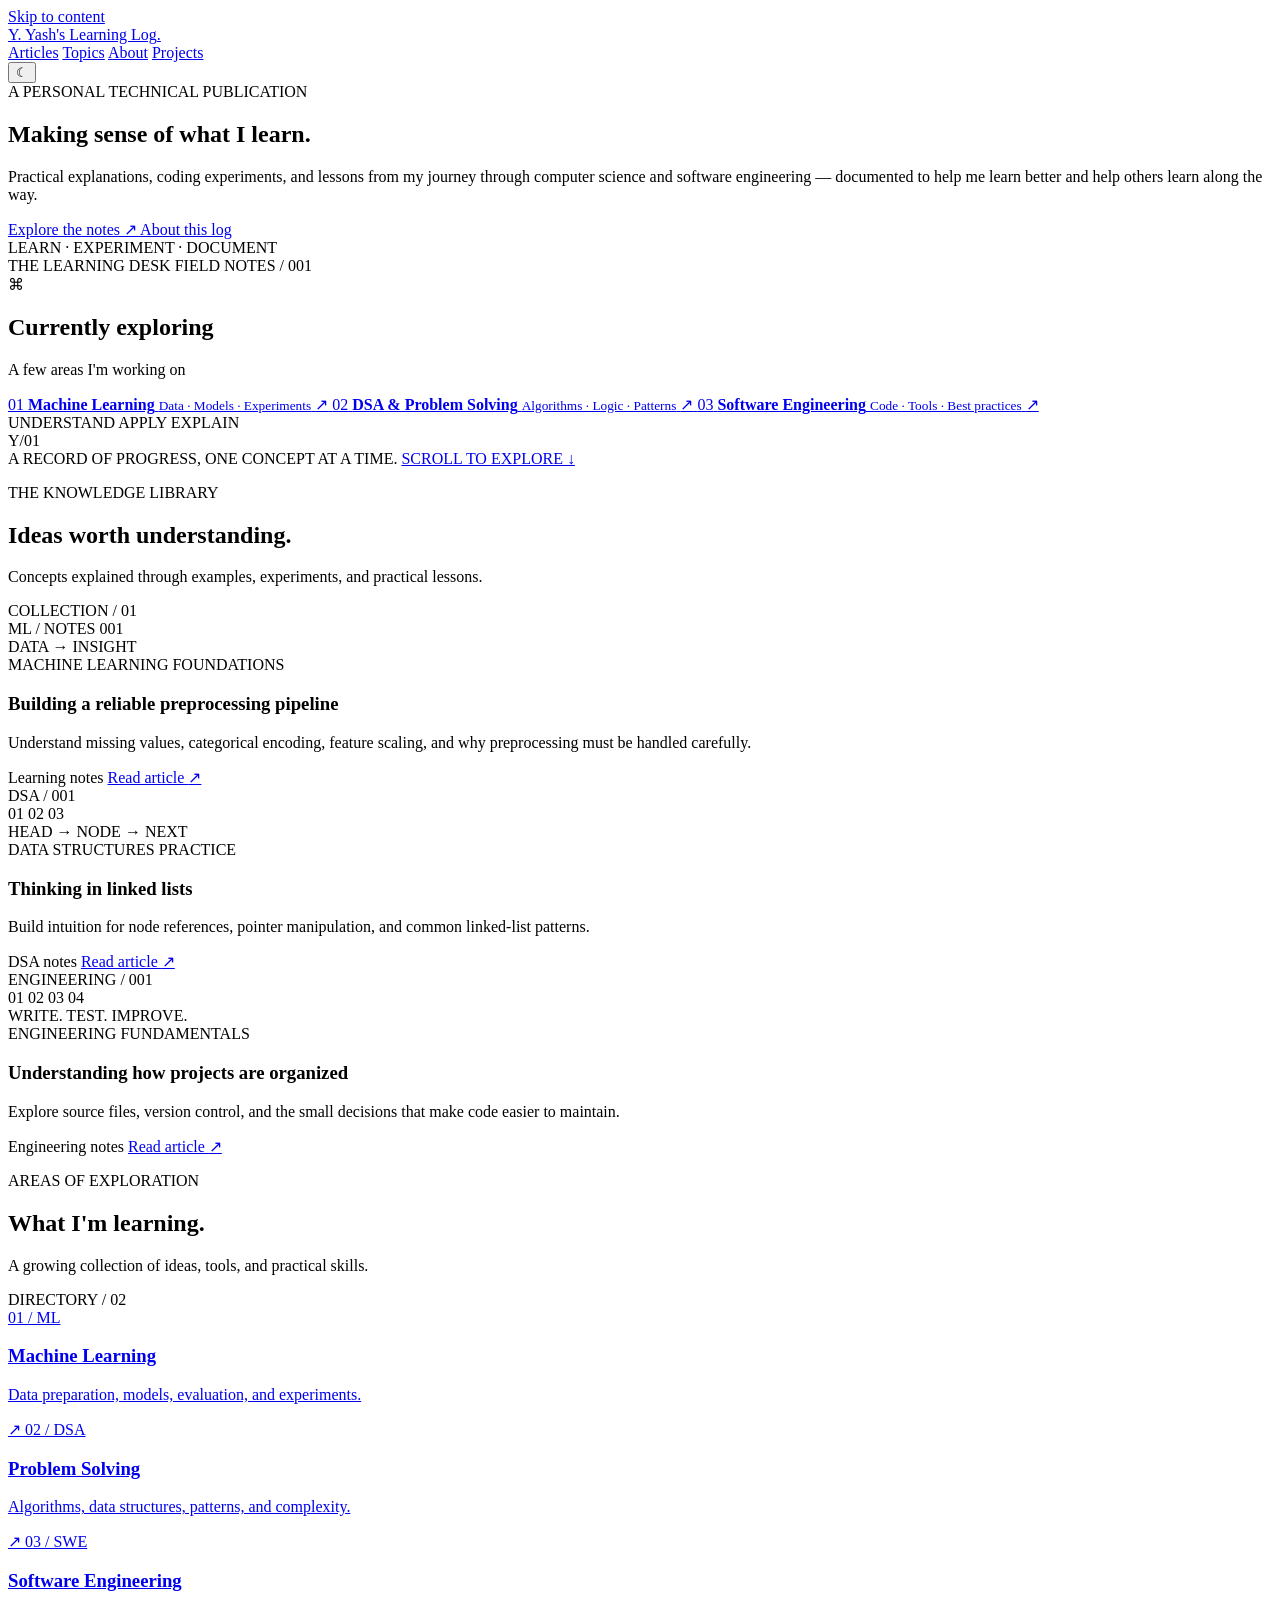
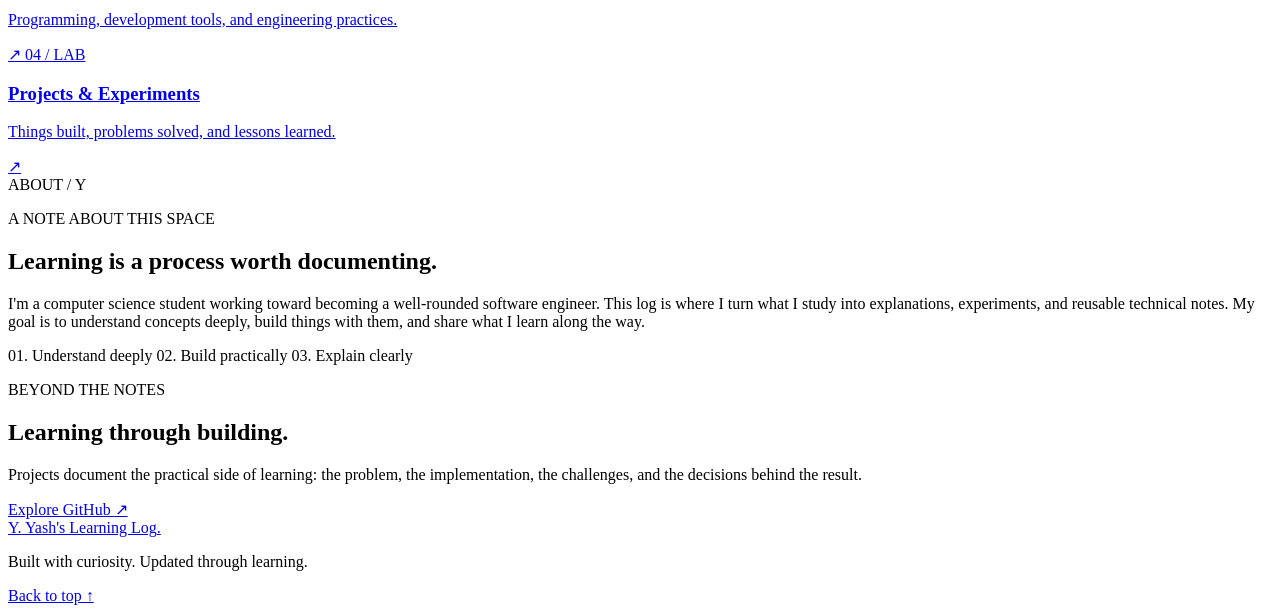
==== index.html @ b06356b1 "Add blog homepage" ====
<!DOCTYPE html>
<html lang="en">
<head>
  <meta charset="UTF-8">
  <meta name="viewport" content="width=device-width, initial-scale=1.0">

  <meta
    name="description"
    content="Yash's Learning Log — practical technical explanations, coding experiments, and lessons from a journey through computer science and software engineering."
  >

  <meta name="theme-color" content="#F7F9FD">

  <title>Yash's Learning Log — Technical Notes & Tutorials</title>

  <!-- Link preview when shared on LinkedIn / WhatsApp / X.
       After deploying, change the URL below to your real site address. -->
  <meta property="og:type" content="website">
  <meta property="og:title" content="Yash's Learning Log">
  <meta property="og:description" content="Weekly technical notes: machine learning, DSA and software engineering, explained as I learn them.">
  <meta property="og:url" content="https://YOUR-SITE-URL-HERE/">
  <meta name="twitter:card" content="summary">

  <!-- Simple favicon (no extra file needed) -->
  <link rel="icon" href="data:image/svg+xml,%3Csvg xmlns='http://www.w3.org/2000/svg' viewBox='0 0 64 64'%3E%3Crect width='64' height='64' rx='14' fill='%234D73B2'/%3E%3Ctext x='32' y='44' font-family='Arial' font-size='34' font-weight='bold' text-anchor='middle' fill='white'%3EY.%3C/text%3E%3C/svg%3E">

  <!-- Apply saved/system theme before the page paints, so dark mode never flashes white -->
  <script>
    (function () {
      try {
        var saved = localStorage.getItem("learning-log-theme");
        var dark = saved ? saved === "dark"
          : window.matchMedia("(prefers-color-scheme: dark)").matches;
        if (dark) document.documentElement.dataset.theme = "dark";
      } catch (e) {}
    })();
  </script>

  <link rel="stylesheet" href="./style.css">
  <script src="./script.js" defer></script>
</head>

<body>
  <a class="skip-link" href="#articles">Skip to content</a>

  <!-- Navigation -->
 
<header class="site-header">
  <nav class="navbar container" aria-label="Main navigation">
    <a class="brand" href="#home">
      <span class="brand-mark" aria-hidden="true">Y.</span>
      <span>Yash's Learning Log<span class="brand-period">.</span></span>
    </a>

    <div class="nav-links">
      <a href="#articles">Articles</a>
      <a href="#topics">Topics</a>
      <a href="#about">About</a>
      <a href="#projects">Projects</a>
    </div>

    <button
      class="theme-toggle"
      id="theme-toggle"
      type="button"
      aria-label="Toggle color theme"
      aria-pressed="false"
      title="Toggle color theme"
    >
      <span id="theme-icon" aria-hidden="true">☾</span>
    </button>
  </nav>
</header>


  <main>
    <!-- Hero -->
    <section class="hero container" id="home">
      <div class="hero-layout">
        <div class="hero-content">
          <div class="eyebrow">
            <span class="eyebrow-dot"></span>
            A PERSONAL TECHNICAL PUBLICATION
          </div>

          <h1>
            Making sense of
            <span>what I learn.</span>
          </h1>

          <p class="hero-description">
            Practical explanations, coding experiments, and lessons
            from my journey through computer science and software
            engineering — documented to help me learn better and
            help others learn along the way.
          </p>

          <div class="hero-actions">
            <a class="button button-primary" href="#articles">
              Explore the notes <span aria-hidden="true">↗</span>
            </a>

            <a class="button button-secondary" href="#about">
              About this log
            </a>
          </div>

          <div class="hero-signature">
            <span class="status-dot"></span>
            LEARN · EXPERIMENT · DOCUMENT
          </div>
        </div>

        <!-- Learning dashboard -->
        <aside class="learning-panel">
          <div class="panel-top">
            <span class="panel-label">THE LEARNING DESK</span>
            <span class="panel-index">FIELD NOTES / 001</span>
          </div>

          <div class="panel-intro">
            <div class="panel-icon" aria-hidden="true">⌘</div>
            <div>
              <h2>Currently exploring</h2>
              <p>A few areas I'm working on</p>
            </div>
          </div>

          <a class="learning-item" href="#topics">
            <span class="learning-number">01</span>
            <span class="learning-details">
              <strong>Machine Learning</strong>
              <small>Data · Models · Experiments</small>
            </span>
            <span class="learning-arrow" aria-hidden="true">↗</span>
          </a>

          <a class="learning-item" href="#topics">
            <span class="learning-number">02</span>
            <span class="learning-details">
              <strong>DSA & Problem Solving</strong>
              <small>Algorithms · Logic · Patterns</small>
            </span>
            <span class="learning-arrow" aria-hidden="true">↗</span>
          </a>

          <a class="learning-item" href="#topics">
            <span class="learning-number">03</span>
            <span class="learning-details">
              <strong>Software Engineering</strong>
              <small>Code · Tools · Best practices</small>
            </span>
            <span class="learning-arrow" aria-hidden="true">↗</span>
          </a>

          <div class="panel-bottom">
            <span>UNDERSTAND</span>
            <span>APPLY</span>
            <span>EXPLAIN</span>
          </div>

          <div class="panel-decoration" aria-hidden="true">Y/01</div>
        </aside>
      </div>

      <div class="hero-bottom">
        <span>A RECORD OF PROGRESS, ONE CONCEPT AT A TIME.</span>
        <a href="#articles">SCROLL TO EXPLORE ↓</a>
      </div>
    </section>

    <!-- Articles -->
    <section class="section container" id="articles">
      <div class="section-heading">
        <div>
          <p class="eyebrow">THE KNOWLEDGE LIBRARY</p>
          <h2>Ideas worth understanding.</h2>
          <p class="section-description">
            Concepts explained through examples, experiments, and practical lessons.
          </p>
        </div>

        <span class="section-index">COLLECTION / 01</span>
      </div>

      <div class="article-grid">
        <article class="article-card featured-card">
          <div class="featured-art" aria-hidden="true">
            <span class="art-label">ML / NOTES 001</span>
            <div class="data-visual">
              <span></span>
              <span></span>
              <span></span>
              <span></span>
              <span></span>
              <span></span>
              <span></span>
              <span></span>
              <span></span>
            </div>
            <span class="art-caption">DATA → INSIGHT</span>
          </div>

          <div class="article-content">
            <div class="article-meta">
              <span class="tag">MACHINE LEARNING</span>
              <span>FOUNDATIONS</span>
            </div>

            <h3>Building a reliable preprocessing pipeline</h3>

            <p>
              Understand missing values, categorical encoding, feature
              scaling, and why preprocessing must be handled carefully.
            </p>

            <div class="card-footer">
              <span>Learning notes</span>
              <a href="articles/preprocessing-pipeline.html">
                Read article <span aria-hidden="true">↗</span>
              </a>
            </div>
          </div>
        </article>

        <article class="article-card">
          <div class="article-visual visual-dsa" aria-hidden="true">
            <span class="visual-label">DSA / 001</span>
            <div class="node-chain">
              <span>01</span>
              <i></i>
              <span>02</span>
              <i></i>
              <span>03</span>
            </div>
            <span class="visual-caption">HEAD → NODE → NEXT</span>
          </div>

          <div class="article-content">
            <div class="article-meta">
              <span class="tag">DATA STRUCTURES</span>
              <span>PRACTICE</span>
            </div>

            <h3>Thinking in linked lists</h3>

            <p>
              Build intuition for node references, pointer manipulation,
              and common linked-list patterns.
            </p>

            <div class="card-footer">
              <span>DSA notes</span>
              <a href="articles/thinking-in-linked-lists.html">
                Read article <span aria-hidden="true">↗</span>
              </a>
            </div>
          </div>
        </article>

        <article class="article-card">
          <div class="article-visual visual-code" aria-hidden="true">
            <span class="visual-label">ENGINEERING / 001</span>
            <div class="code-decoration">
              <span>01</span> <i></i><b></b>
              <span>02</span> <i></i><em></em>
              <span>03</span> <i></i><b></b>
              <span>04</span> <i></i><em></em>
            </div>
            <span class="visual-caption">WRITE. TEST. IMPROVE.</span>
          </div>

          <div class="article-content">
            <div class="article-meta">
              <span class="tag">ENGINEERING</span>
              <span>FUNDAMENTALS</span>
            </div>

            <h3>Understanding how projects are organized</h3>

            <p>
              Explore source files, version control, and the small
              decisions that make code easier to maintain.
            </p>

            <div class="card-footer">
              <span>Engineering notes</span>
              <a href="articles/organizing-software-projects.html">
                Read article <span aria-hidden="true">↗</span>
              </a>
            </div>
          </div>
        </article>
      </div>
    </section>

    <!-- Topics -->
    <section class="section topics-section" id="topics">
      <div class="container">
        <div class="section-heading">
          <div>
            <p class="eyebrow">AREAS OF EXPLORATION</p>
            <h2>What I'm learning.</h2>
            <p class="section-description">
              A growing collection of ideas, tools, and practical skills.
            </p>
          </div>

          <span class="section-index">DIRECTORY / 02</span>
        </div>

        <div class="topic-grid">
          <a class="topic-card" href="#articles">
            <span class="topic-number">01 / ML</span>
            <h3>Machine Learning</h3>
            <p>Data preparation, models, evaluation, and experiments.</p>
            <span class="topic-arrow" aria-hidden="true">↗</span>
          </a>

          <a class="topic-card" href="#articles">
            <span class="topic-number">02 / DSA</span>
            <h3>Problem Solving</h3>
            <p>Algorithms, data structures, patterns, and complexity.</p>
            <span class="topic-arrow" aria-hidden="true">↗</span>
          </a>

          <a class="topic-card" href="#articles">
            <span class="topic-number">03 / SWE</span>
            <h3>Software Engineering</h3>
            <p>Programming, development tools, and engineering practices.</p>
            <span class="topic-arrow" aria-hidden="true">↗</span>
          </a>

          <a class="topic-card" href="#projects">
            <span class="topic-number">04 / LAB</span>
            <h3>Projects & Experiments</h3>
            <p>Things built, problems solved, and lessons learned.</p>
            <span class="topic-arrow" aria-hidden="true">↗</span>
          </a>
        </div>
      </div>
    </section>

    <!-- About -->
    <section class="section container about-section" id="about">
      <div class="about-marker" aria-hidden="true">ABOUT / Y</div>

      <p class="eyebrow">A NOTE ABOUT THIS SPACE</p>
      <h2>Learning is a process worth documenting.</h2>

      <p class="about-copy">
        I'm a computer science student working toward becoming a
        well-rounded software engineer. This log is where I turn what
        I study into explanations, experiments, and reusable technical
        notes. My goal is to understand concepts deeply, build things
        with them, and share what I learn along the way.
      </p>

      <div class="about-principles">
        <span>01. Understand deeply</span>
        <span>02. Build practically</span>
        <span>03. Explain clearly</span>
      </div>
    </section>

    <!-- Projects -->
    <section class="section projects-section" id="projects">
      <div class="container projects-layout">
        <div>
          <p class="eyebrow">BEYOND THE NOTES</p>
          <h2>Learning through building.</h2>
        </div>

        <div class="projects-content">
          <p>
            Projects document the practical side of learning:
            the problem, the implementation, the challenges, and
            the decisions behind the result.
          </p>

          <a
            class="button button-secondary"
            href="https://github.com/yasasri-veduru/learning-log"
            target="_blank"
            rel="noopener noreferrer"
          >
            Explore GitHub <span aria-hidden="true">↗</span>
          </a>
        </div>
      </div>
    </section>
  </main>

  <!-- Footer -->
  <footer class="site-footer">
    <div class="container footer-inner">
      <a class="brand" href="#home">
        <span class="brand-mark" aria-hidden="true">Y.</span>
        <span>Yash's Learning Log<span class="brand-period">.</span></span>
      </a>

      <p>Built with curiosity. Updated through learning.</p>

      <a class="back-to-top" href="#home">Back to top ↑</a>
    </div>
  </footer>
</body>
</html>
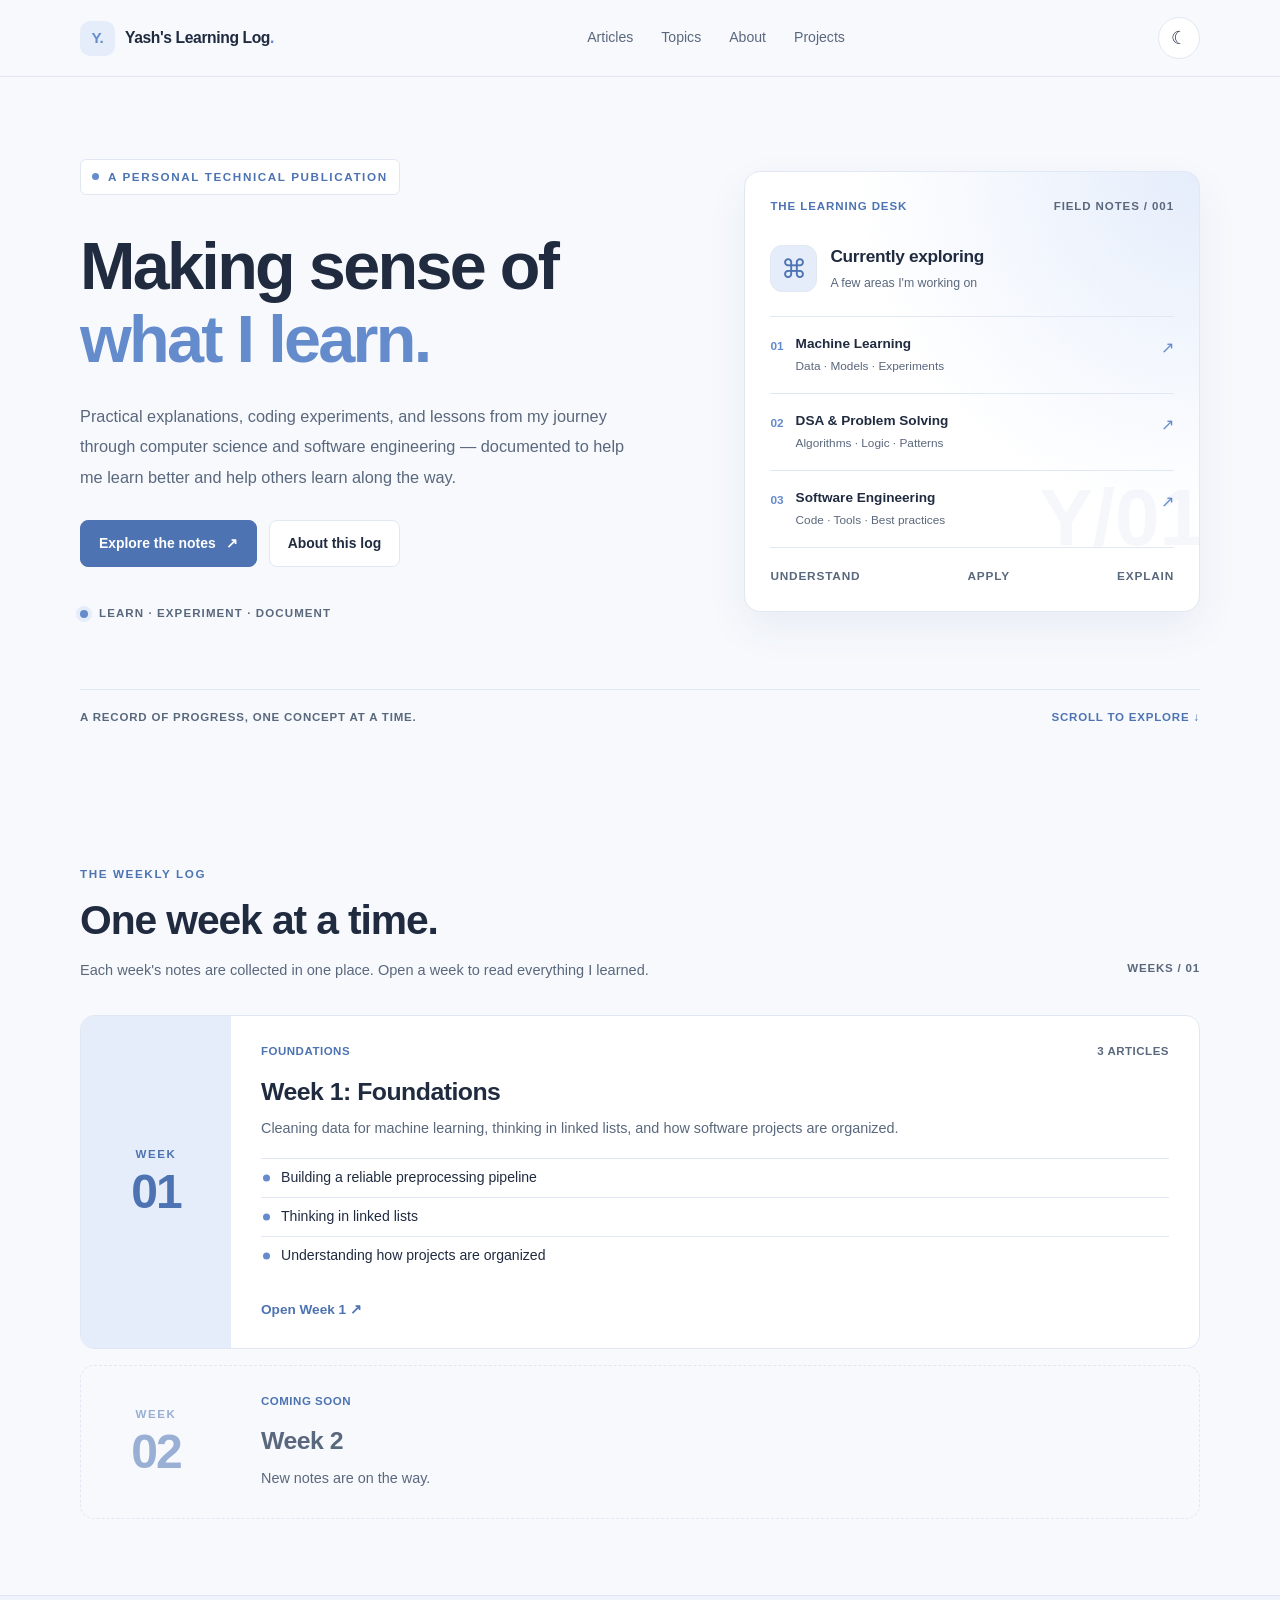
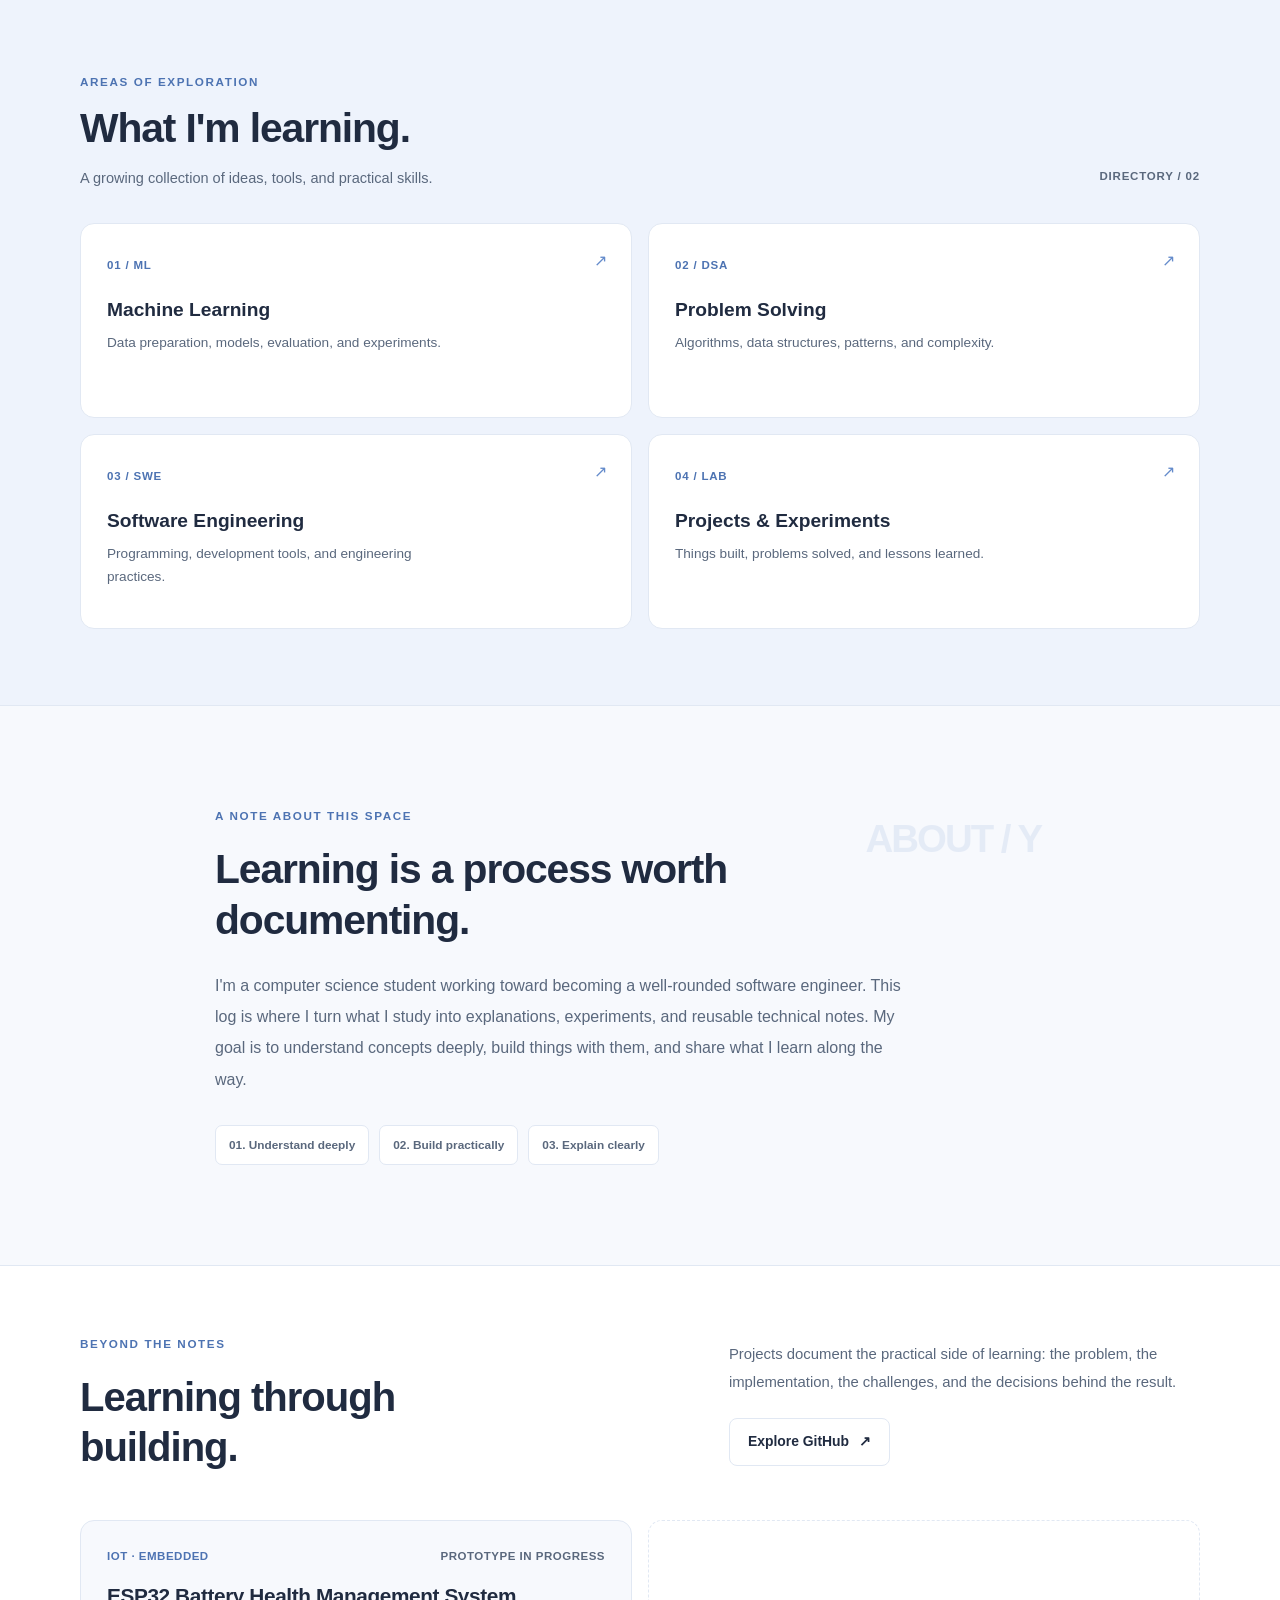
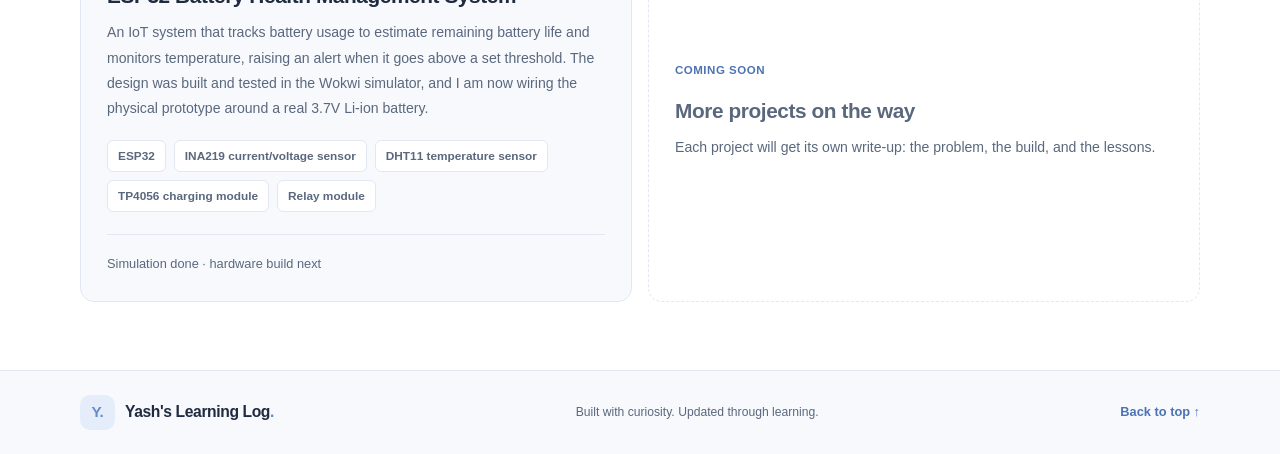
==== commit 6e87f1de: "Add learning journey section to homepage" ====
--- a/index.html
+++ b/index.html
@@ -169,128 +169,66 @@
       </div>
     </section>
 
-    <!-- Articles -->
+    <!-- Weekly log -->
     <section class="section container" id="articles">
       <div class="section-heading">
         <div>
-          <p class="eyebrow">THE KNOWLEDGE LIBRARY</p>
-          <h2>Ideas worth understanding.</h2>
+          <p class="eyebrow">THE WEEKLY LOG</p>
+          <h2>One week at a time.</h2>
           <p class="section-description">
-            Concepts explained through examples, experiments, and practical lessons.
+            Each week's notes are collected in one place. Open a week to
+            read everything I learned.
           </p>
         </div>
 
-        <span class="section-index">COLLECTION / 01</span>
-      </div>
-
-      <div class="article-grid">
-        <article class="article-card featured-card">
-          <div class="featured-art" aria-hidden="true">
-            <span class="art-label">ML / NOTES 001</span>
-            <div class="data-visual">
-              <span></span>
-              <span></span>
-              <span></span>
-              <span></span>
-              <span></span>
-              <span></span>
-              <span></span>
-              <span></span>
-              <span></span>
+        <span class="section-index">WEEKS / 01</span>
+      </div>
+
+      <div class="week-list">
+        <!-- To add a new week: copy this card, change the number, text and link -->
+        <a class="week-card" href="weeks/week-1.html">
+          <div class="week-badge" aria-hidden="true">
+            <span>WEEK</span>
+            <strong>01</strong>
+          </div>
+
+          <div class="week-body">
+            <div class="article-meta">
+              <span class="tag">FOUNDATIONS</span>
+              <span>3 ARTICLES</span>
             </div>
-            <span class="art-caption">DATA → INSIGHT</span>
-          </div>
-
-          <div class="article-content">
+
+            <h3>Week 1: Foundations</h3>
+
+            <p>
+              Cleaning data for machine learning, thinking in linked lists,
+              and how software projects are organized.
+            </p>
+
+            <ul class="week-topics">
+              <li>Building a reliable preprocessing pipeline</li>
+              <li>Thinking in linked lists</li>
+              <li>Understanding how projects are organized</li>
+            </ul>
+
+            <span class="week-link">Open Week 1 <span aria-hidden="true">↗</span></span>
+          </div>
+        </a>
+
+        <div class="week-card week-card-soon">
+          <div class="week-badge" aria-hidden="true">
+            <span>WEEK</span>
+            <strong>02</strong>
+          </div>
+
+          <div class="week-body">
             <div class="article-meta">
-              <span class="tag">MACHINE LEARNING</span>
-              <span>FOUNDATIONS</span>
+              <span class="tag">COMING SOON</span>
             </div>
-
-            <h3>Building a reliable preprocessing pipeline</h3>
-
-            <p>
-              Understand missing values, categorical encoding, feature
-              scaling, and why preprocessing must be handled carefully.
-            </p>
-
-            <div class="card-footer">
-              <span>Learning notes</span>
-              <a href="articles/preprocessing-pipeline.html">
-                Read article <span aria-hidden="true">↗</span>
-              </a>
-            </div>
-          </div>
-        </article>
-
-        <article class="article-card">
-          <div class="article-visual visual-dsa" aria-hidden="true">
-            <span class="visual-label">DSA / 001</span>
-            <div class="node-chain">
-              <span>01</span>
-              <i></i>
-              <span>02</span>
-              <i></i>
-              <span>03</span>
-            </div>
-            <span class="visual-caption">HEAD → NODE → NEXT</span>
-          </div>
-
-          <div class="article-content">
-            <div class="article-meta">
-              <span class="tag">DATA STRUCTURES</span>
-              <span>PRACTICE</span>
-            </div>
-
-            <h3>Thinking in linked lists</h3>
-
-            <p>
-              Build intuition for node references, pointer manipulation,
-              and common linked-list patterns.
-            </p>
-
-            <div class="card-footer">
-              <span>DSA notes</span>
-              <a href="articles/thinking-in-linked-lists.html">
-                Read article <span aria-hidden="true">↗</span>
-              </a>
-            </div>
-          </div>
-        </article>
-
-        <article class="article-card">
-          <div class="article-visual visual-code" aria-hidden="true">
-            <span class="visual-label">ENGINEERING / 001</span>
-            <div class="code-decoration">
-              <span>01</span> <i></i><b></b>
-              <span>02</span> <i></i><em></em>
-              <span>03</span> <i></i><b></b>
-              <span>04</span> <i></i><em></em>
-            </div>
-            <span class="visual-caption">WRITE. TEST. IMPROVE.</span>
-          </div>
-
-          <div class="article-content">
-            <div class="article-meta">
-              <span class="tag">ENGINEERING</span>
-              <span>FUNDAMENTALS</span>
-            </div>
-
-            <h3>Understanding how projects are organized</h3>
-
-            <p>
-              Explore source files, version control, and the small
-              decisions that make code easier to maintain.
-            </p>
-
-            <div class="card-footer">
-              <span>Engineering notes</span>
-              <a href="articles/organizing-software-projects.html">
-                Read article <span aria-hidden="true">↗</span>
-              </a>
-            </div>
-          </div>
-        </article>
+            <h3>Week 2</h3>
+            <p>New notes are on the way.</p>
+          </div>
+        </div>
       </div>
     </section>
 
@@ -388,6 +326,46 @@
           </a>
         </div>
       </div>
+      <div class="container project-grid">
+        <article class="project-card">
+          <div class="article-meta">
+            <span class="tag">IOT · EMBEDDED</span>
+            <span class="project-status">PROTOTYPE IN PROGRESS</span>
+          </div>
+
+          <h3>ESP32 Battery Health Management System</h3>
+
+          <p>
+            An IoT system that tracks battery usage to estimate remaining
+            battery life and monitors temperature, raising an alert when it
+            goes above a set threshold. The design was built and tested in
+            the Wokwi simulator, and I am now wiring the physical prototype
+            around a real 3.7V Li-ion battery.
+          </p>
+
+          <ul class="project-stack" aria-label="Components">
+            <li>ESP32</li>
+            <li>INA219 current/voltage sensor</li>
+            <li>DHT11 temperature sensor</li>
+            <li>TP4056 charging module</li>
+            <li>Relay module</li>
+          </ul>
+
+          <!-- When the code is on GitHub, add a link here, for example:
+               <a href="https://github.com/yasasri-veduru/YOUR-REPO">View on GitHub</a> -->
+          <div class="card-footer">
+            <span>Simulation done · hardware build next</span>
+          </div>
+        </article>
+
+        <div class="project-card project-card-soon">
+          <div class="article-meta">
+            <span class="tag">COMING SOON</span>
+          </div>
+          <h3>More projects on the way</h3>
+          <p>Each project will get its own write-up: the problem, the build, and the lessons.</p>
+        </div>
+      </div>
     </section>
   </main>
 
--- a/style.css
+++ b/style.css
@@ -0,0 +1,1653 @@
+/* =====================================================
+   YASH'S LEARNING LOG
+   Complete design system
+   ===================================================== */
+
+/* 1. Colors and design tokens */
+
+:root {
+  color-scheme: light;
+
+  --bg: #F7F9FD;
+  --surface: #FFFFFF;
+  --surface-alt: #EEF3FC;
+  --text: #202B40;
+  --muted: #5A687D;
+  --accent: #648BCB;
+  --accent-hover: #4D73B2;
+  --accent-soft: #E5EDFB;
+  --border: #E1E8F3;
+
+  --max-width: 1120px;
+  --radius: 14px;
+  --shadow: 0 16px 42px rgba(48, 76, 120, 0.07);
+}
+
+:root[data-theme="dark"] {
+  color-scheme: dark;
+
+  --bg: #151B27;
+  --surface: #1E2736;
+  --surface-alt: #202D41;
+  --text: #EDF2FC;
+  --muted: #A7B5CB;
+  --accent: #9BBBEF;
+  --accent-hover: #BED2F7;
+  --accent-soft: #293A54;
+  --border: #334057;
+
+  --shadow: 0 16px 42px rgba(0, 0, 0, 0.16);
+}
+
+/* 2. Reset and global styles */
+
+* {
+  box-sizing: border-box;
+}
+
+html {
+  scroll-behavior: smooth;
+  scroll-padding-top: 100px;
+}
+
+body {
+  margin: 0;
+  background: var(--bg);
+  color: var(--text);
+  font-family: Inter, "Segoe UI", Arial, sans-serif;
+  font-size: 16px;
+  line-height: 1.7;
+  transition: background-color 0.25s, color 0.25s;
+}
+
+body,
+button,
+a {
+  -webkit-tap-highlight-color: transparent;
+}
+
+a {
+  color: inherit;
+  text-decoration: none;
+}
+
+button {
+  font: inherit;
+}
+
+button:focus-visible,
+a:focus-visible {
+  outline: 3px solid var(--accent);
+  outline-offset: 4px;
+}
+
+button,
+a {
+  touch-action: manipulation;
+}
+
+::selection {
+  background: var(--accent-soft);
+  color: var(--text);
+}
+
+.container {
+  width: min(var(--max-width), calc(100% - 48px));
+  margin-inline: auto;
+}
+
+section[id] {
+  scroll-margin-top: 100px;
+}
+
+/* 3. Header and navigation */
+
+.site-header {
+  position: sticky;
+  top: 0;
+  z-index: 20;
+  background: var(--bg);
+  border-bottom: 1px solid var(--border);
+}
+
+.navbar {
+  min-height: 76px;
+  display: flex;
+  align-items: center;
+  justify-content: space-between;
+  gap: 24px;
+}
+
+.brand {
+  display: inline-flex;
+  align-items: center;
+  gap: 10px;
+  font-size: 0.98rem;
+  font-weight: 750;
+  letter-spacing: -0.4px;
+  white-space: nowrap;
+}
+
+.brand-mark {
+  display: grid;
+  width: 35px;
+  height: 35px;
+  place-items: center;
+  border-radius: 10px;
+  background: var(--accent-soft);
+  color: var(--accent);
+  font-size: 0.95rem;
+  font-weight: 800;
+}
+
+.brand-period {
+  color: var(--accent);
+}
+
+.nav-links {
+  display: flex;
+  align-items: center;
+  gap: 28px;
+}
+
+.nav-links a {
+  color: var(--muted);
+  font-size: 0.88rem;
+  transition: color 0.2s;
+}
+
+.nav-links a:hover {
+  color: var(--accent);
+}
+
+.theme-toggle {
+  display: grid;
+  width: 42px;
+  height: 42px;
+  flex-shrink: 0;
+  place-items: center;
+  border: 1px solid var(--border);
+  border-radius: 50%;
+  background: var(--surface);
+  color: var(--text);
+  cursor: pointer;
+  font-size: 1.15rem;
+  transition: border-color 0.2s, transform 0.2s;
+}
+
+.theme-toggle:hover {
+  border-color: var(--accent);
+  transform: rotate(-8deg);
+}
+
+/* 4. Hero section */
+
+.hero {
+  padding-top: 82px;
+  padding-bottom: 42px;
+}
+
+.hero-layout {
+  display: grid;
+  grid-template-columns: minmax(0, 1.15fr) minmax(320px, 0.85fr);
+  align-items: center;
+  gap: 48px;
+}
+
+.hero-content {
+  min-width: 0;
+}
+
+.eyebrow {
+  margin: 0 0 18px;
+  color: var(--accent-hover);
+  font-size: 0.73rem;
+  font-weight: 750;
+  letter-spacing: 1.6px;
+  line-height: 1.7;
+}
+
+:root[data-theme="dark"] .eyebrow {
+  color: var(--accent);
+}
+
+.hero .eyebrow {
+  display: inline-flex;
+  align-items: center;
+  gap: 9px;
+  padding: 7px 11px;
+  border: 1px solid var(--border);
+  border-radius: 6px;
+  background: var(--surface);
+}
+
+.eyebrow-dot {
+  width: 7px;
+  height: 7px;
+  border-radius: 50%;
+  background: var(--accent);
+}
+
+.hero h1 {
+  max-width: 650px;
+  margin: 17px 0 0;
+  font-size: clamp(2.8rem, 5.2vw, 4.5rem);
+  font-weight: 780;
+  line-height: 1.1;
+  letter-spacing: -2.7px;
+}
+
+.hero h1 span {
+  display: block;
+  color: var(--accent);
+}
+
+.hero-description {
+  max-width: 560px;
+  margin: 25px 0 28px;
+  color: var(--muted);
+  font-size: 1.02rem;
+  line-height: 1.85;
+}
+
+.hero-actions {
+  display: flex;
+  flex-wrap: wrap;
+  gap: 12px;
+}
+
+.button {
+  display: inline-flex;
+  align-items: center;
+  justify-content: center;
+  gap: 10px;
+  min-height: 46px;
+  padding: 11px 18px;
+  border: 1px solid var(--border);
+  border-radius: 8px;
+  font-size: 0.87rem;
+  font-weight: 700;
+  transition:
+    transform 0.2s,
+    background-color 0.2s,
+    border-color 0.2s;
+}
+
+.button:hover {
+  transform: translateY(-2px);
+}
+
+.button-primary {
+  border-color: var(--accent);
+  background: var(--accent);
+  color: #FFFFFF;
+}
+
+.button-primary:hover {
+  border-color: var(--accent-hover);
+  background: var(--accent-hover);
+}
+
+.button-secondary {
+  background: var(--surface);
+  color: var(--text);
+}
+
+.button-secondary:hover {
+  border-color: var(--accent);
+}
+
+:root[data-theme="dark"] .button-primary {
+  color: #151B27;
+}
+
+.hero-signature {
+  display: flex;
+  flex-wrap: wrap;
+  align-items: center;
+  gap: 11px;
+  margin-top: 37px;
+  color: var(--muted);
+  font-size: 0.66rem;
+  font-weight: 700;
+  letter-spacing: 1.1px;
+}
+
+.status-dot {
+  width: 8px;
+  height: 8px;
+  flex-shrink: 0;
+  border-radius: 50%;
+  background: var(--accent);
+  box-shadow: 0 0 0 4px var(--accent-soft);
+}
+
+/* 5. Learning desk */
+
+.learning-panel {
+  position: relative;
+  overflow: hidden;
+  min-width: 0;
+  padding: 25px;
+  border: 1px solid var(--border);
+  border-radius: 16px;
+  background:
+    radial-gradient(
+      circle at 100% 0%,
+      var(--accent-soft) 0,
+      transparent 55%
+    ),
+    var(--surface);
+  box-shadow: var(--shadow);
+}
+
+.panel-top,
+.panel-bottom {
+  display: flex;
+  align-items: center;
+  justify-content: space-between;
+  gap: 12px;
+}
+
+.panel-label,
+.panel-index {
+  font-size: 0.61rem;
+  font-weight: 750;
+  letter-spacing: 0.9px;
+}
+
+.panel-label {
+  color: var(--accent-hover);
+}
+
+.panel-index {
+  color: var(--muted);
+}
+
+:root[data-theme="dark"] .panel-label {
+  color: var(--accent);
+}
+
+.panel-intro {
+  display: flex;
+  align-items: center;
+  gap: 13px;
+  margin-block: 28px 22px;
+}
+
+.panel-icon {
+  display: grid;
+  width: 47px;
+  height: 47px;
+  flex-shrink: 0;
+  place-items: center;
+  border: 1px solid var(--border);
+  border-radius: 12px;
+  background: var(--accent-soft);
+  color: var(--accent-hover);
+  font-size: 1.65rem;
+}
+
+.panel-intro h2 {
+  margin: 0;
+  font-size: 1.08rem;
+  line-height: 1.4;
+  letter-spacing: -0.3px;
+}
+
+.panel-intro p {
+  margin: 4px 0 0;
+  color: var(--muted);
+  font-size: 0.77rem;
+}
+
+.learning-item {
+  display: flex;
+  align-items: flex-start;
+  gap: 12px;
+  padding-block: 17px;
+  border-top: 1px solid var(--border);
+  transition: padding 0.2s;
+}
+
+.learning-item:hover {
+  padding-inline: 4px;
+}
+
+.learning-number {
+  padding-top: 2px;
+  color: var(--accent);
+  font-size: 0.72rem;
+  font-weight: 800;
+}
+
+.learning-details {
+  display: flex;
+  flex: 1;
+  min-width: 0;
+  flex-direction: column;
+  gap: 4px;
+}
+
+.learning-details strong {
+  font-size: 0.85rem;
+  line-height: 1.5;
+}
+
+.learning-details small {
+  color: var(--muted);
+  font-size: 0.7rem;
+  line-height: 1.5;
+}
+
+.learning-arrow {
+  color: var(--accent);
+  font-size: 1rem;
+}
+
+.panel-bottom {
+  padding-top: 18px;
+  border-top: 1px solid var(--border);
+  color: var(--muted);
+  font-size: 0.56rem;
+  font-weight: 750;
+  letter-spacing: 0.8px;
+}
+
+.panel-decoration {
+  position: absolute;
+  right: -5px;
+  bottom: 25px;
+  color: var(--accent);
+  opacity: 0.06;
+  font-size: 5rem;
+  font-weight: 850;
+  pointer-events: none;
+}
+
+/* 6. Hero footer strip */
+
+.hero-bottom {
+  display: flex;
+  flex-wrap: wrap;
+  justify-content: space-between;
+  gap: 12px;
+  margin-top: 65px;
+  padding-block: 18px;
+  border-top: 1px solid var(--border);
+  color: var(--muted);
+  font-size: 0.64rem;
+  font-weight: 700;
+  letter-spacing: 0.8px;
+}
+
+.hero-bottom a {
+  color: var(--accent-hover);
+}
+
+:root[data-theme="dark"] .hero-bottom a {
+  color: var(--accent);
+}
+
+/* 7. Shared section heading */
+
+.section {
+  padding-block: 76px;
+}
+
+.section-heading {
+  display: flex;
+  align-items: end;
+  justify-content: space-between;
+  gap: 25px;
+  margin-bottom: 32px;
+}
+
+.section-heading .eyebrow {
+  margin-bottom: 12px;
+}
+
+.section h2,
+.section-heading h2 {
+  margin: 0;
+  font-size: clamp(1.8rem, 3.3vw, 2.55rem);
+  line-height: 1.25;
+  letter-spacing: -1.1px;
+}
+
+.section-description {
+  max-width: 600px;
+  margin: 12px 0 0;
+  color: var(--muted);
+  font-size: 0.91rem;
+}
+
+.section-index {
+  flex-shrink: 0;
+  padding-bottom: 5px;
+  color: var(--muted);
+  font-size: 0.65rem;
+  font-weight: 700;
+  letter-spacing: 0.8px;
+}
+
+.section-note {
+  margin-top: 20px;
+  color: var(--muted);
+  font-size: 0.8rem;
+}
+
+/* 8. Article grid and cards */
+
+.article-grid {
+  display: grid;
+  grid-template-columns: repeat(2, minmax(0, 1fr));
+  align-items: stretch;
+  gap: 20px;
+}
+
+.article-card {
+  min-width: 0;
+  overflow: hidden;
+  border: 1px solid var(--border);
+  border-radius: var(--radius);
+  background: var(--surface);
+  transition:
+    transform 0.22s,
+    border-color 0.22s,
+    box-shadow 0.22s;
+}
+
+.article-card:hover {
+  transform: translateY(-4px);
+  border-color: var(--accent);
+  box-shadow: var(--shadow);
+}
+
+.featured-card {
+  grid-column: 1 / -1;
+  display: grid;
+  grid-template-columns: 0.9fr 1.1fr;
+}
+
+.article-content {
+  display: flex;
+  min-width: 0;
+  flex-direction: column;
+  padding: 24px;
+}
+
+.featured-card .article-content {
+  padding: 30px;
+}
+
+.article-meta {
+  display: flex;
+  flex-wrap: wrap;
+  justify-content: space-between;
+  align-items: center;
+  gap: 9px;
+  color: var(--muted);
+  font-size: 0.63rem;
+  font-weight: 700;
+  letter-spacing: 0.5px;
+}
+
+.tag {
+  color: var(--accent-hover);
+}
+
+:root[data-theme="dark"] .tag {
+  color: var(--accent);
+}
+
+.article-card h3 {
+  margin: 19px 0 10px;
+  font-size: 1.28rem;
+  line-height: 1.38;
+  letter-spacing: -0.4px;
+}
+
+.featured-card h3 {
+  max-width: 480px;
+  font-size: clamp(1.5rem, 2.7vw, 2rem);
+  line-height: 1.3;
+}
+
+.article-card p {
+  margin: 0 0 22px;
+  color: var(--muted);
+  font-size: 0.87rem;
+  line-height: 1.8;
+}
+
+.card-footer {
+  display: flex;
+  align-items: center;
+  justify-content: space-between;
+  gap: 12px;
+  margin-top: auto;
+  padding-top: 18px;
+  border-top: 1px solid var(--border);
+  color: var(--muted);
+  font-size: 0.75rem;
+}
+
+.card-footer a {
+  color: var(--accent-hover);
+  font-weight: 750;
+  white-space: nowrap;
+}
+
+:root[data-theme="dark"] .card-footer a {
+  color: var(--accent);
+}
+
+.card-footer a:hover {
+  text-decoration: underline;
+  text-underline-offset: 4px;
+}
+
+/* 9. Article illustrations */
+
+.featured-art,
+.article-visual {
+  position: relative;
+  display: flex;
+  min-height: 230px;
+  overflow: hidden;
+  flex-direction: column;
+  justify-content: space-between;
+  padding: 23px;
+  background:
+    radial-gradient(
+      circle at 75% 20%,
+      rgba(255, 255, 255, 0.9),
+      transparent 40%
+    ),
+    #E4EDFC;
+}
+
+:root[data-theme="dark"] .featured-art,
+:root[data-theme="dark"] .article-visual {
+  background:
+    radial-gradient(
+      circle at 75% 20%,
+      rgba(155, 187, 239, 0.12),
+      transparent 45%
+    ),
+    #202D41;
+}
+
+.featured-art {
+  min-height: 300px;
+}
+
+.art-label,
+.visual-label {
+  position: relative;
+  z-index: 1;
+  color: #496C9D;
+  font-size: 0.66rem;
+  font-weight: 800;
+  letter-spacing: 1px;
+}
+
+:root[data-theme="dark"] .art-label,
+:root[data-theme="dark"] .visual-label {
+  color: var(--accent);
+}
+
+.data-visual {
+  display: grid;
+  grid-template-columns: repeat(3, 60px);
+  gap: 11px;
+  justify-content: center;
+  transform: rotate(-7deg);
+}
+
+.data-visual span {
+  aspect-ratio: 1;
+  border: 1px solid rgba(74, 113, 169, 0.25);
+  border-radius: 12px;
+  background: rgba(255, 255, 255, 0.7);
+  box-shadow: 0 6px 15px rgba(60, 93, 145, 0.05);
+}
+
+.data-visual span:nth-child(2),
+.data-visual span:nth-child(4),
+.data-visual span:nth-child(8) {
+  background: #B8D0F6;
+}
+
+.data-visual span:nth-child(5),
+.data-visual span:nth-child(7) {
+  background: #87A9E2;
+}
+
+.data-visual span:nth-child(3),
+.data-visual span:nth-child(9) {
+  background: #D2E1F8;
+}
+
+.art-caption,
+.visual-caption {
+  color: #496C9D;
+  font-size: 0.62rem;
+  font-weight: 800;
+  letter-spacing: 1px;
+}
+
+:root[data-theme="dark"] .art-caption,
+:root[data-theme="dark"] .visual-caption {
+  color: var(--accent);
+}
+
+.visual-dsa {
+  background:
+    radial-gradient(
+      circle at 80% 30%,
+      #FFFFFF,
+      transparent 45%
+    ),
+    #EAF0FC;
+}
+
+.visual-code {
+  background:
+    radial-gradient(
+      circle at 80% 20%,
+      #FFFFFF,
+      transparent 45%
+    ),
+    #E7ECF7;
+}
+
+:root[data-theme="dark"] .visual-dsa,
+:root[data-theme="dark"] .visual-code {
+  background: #202D41;
+}
+
+.node-chain {
+  display: flex;
+  align-items: center;
+  justify-content: center;
+  gap: 7px;
+}
+
+.node-chain span {
+  display: grid;
+  width: 48px;
+  height: 48px;
+  place-items: center;
+  border: 1px solid #8DADE1;
+  border-radius: 10px;
+  background: rgba(255, 255, 255, 0.8);
+  color: #496C9D;
+  font-size: 0.8rem;
+  font-weight: 800;
+}
+
+.node-chain i {
+  width: 17px;
+  height: 2px;
+  background: #7B9DD3;
+}
+
+.code-decoration {
+  display: grid;
+  grid-template-columns: 22px 1fr;
+  align-items: center;
+  gap: 12px 10px;
+  width: min(220px, 100%);
+  margin-inline: auto;
+  color: #7994C3;
+  font-family: Consolas, monospace;
+  font-size: 0.75rem;
+}
+
+.code-decoration i {
+  display: block;
+  width: 100%;
+  height: 7px;
+  border-radius: 4px;
+  background: #A9C3ED;
+}
+
+.code-decoration b,
+.code-decoration em {
+  grid-column: 2;
+  display: block;
+  height: 7px;
+  border-radius: 4px;
+  background: #7198D7;
+}
+
+.code-decoration em {
+  width: 70%;
+  background: #C0D2F0;
+}
+
+.code-decoration span:nth-of-type(2n) {
+  color: #5578B3;
+}
+
+/* 10. Topic directory */
+
+.topics-section {
+  background: var(--surface-alt);
+  border-block: 1px solid var(--border);
+}
+
+.topic-grid {
+  display: grid;
+  grid-template-columns: repeat(2, minmax(0, 1fr));
+  gap: 16px;
+}
+
+.topic-card {
+  position: relative;
+  display: block;
+  min-height: 195px;
+  padding: 26px;
+  border: 1px solid var(--border);
+  border-radius: var(--radius);
+  background: var(--surface);
+  transition:
+    transform 0.22s,
+    border-color 0.22s,
+    box-shadow 0.22s;
+}
+
+.topic-card:hover {
+  transform: translateY(-4px);
+  border-color: var(--accent);
+  box-shadow: var(--shadow);
+}
+
+.topic-number {
+  color: var(--accent-hover);
+  font-size: 0.7rem;
+  font-weight: 800;
+  letter-spacing: 0.8px;
+}
+
+:root[data-theme="dark"] .topic-number {
+  color: var(--accent);
+}
+
+.topic-card h3 {
+  margin: 20px 0 7px;
+  font-size: 1.2rem;
+  line-height: 1.4;
+}
+
+.topic-card p {
+  max-width: 340px;
+  margin: 0;
+  color: var(--muted);
+  font-size: 0.85rem;
+}
+
+.topic-arrow {
+  position: absolute;
+  top: 23px;
+  right: 24px;
+  color: var(--accent);
+  transition: transform 0.2s;
+}
+
+.topic-card:hover .topic-arrow {
+  transform: translate(3px, -3px);
+}
+
+/* 11. About section */
+
+.about-section {
+  position: relative;
+  max-width: 850px;
+  padding-block: 100px;
+}
+
+.about-marker {
+  position: absolute;
+  top: 100px;
+  right: 24px;
+  color: var(--accent);
+  opacity: 0.12;
+  font-size: 2.4rem;
+  font-weight: 850;
+  letter-spacing: -2px;
+}
+
+.about-section h2 {
+  max-width: 650px;
+}
+
+.about-copy {
+  max-width: 700px;
+  margin: 24px 0 0;
+  color: var(--muted);
+  font-size: 1rem;
+  line-height: 1.95;
+}
+
+.about-principles {
+  display: flex;
+  flex-wrap: wrap;
+  gap: 10px;
+  margin-top: 30px;
+}
+
+.about-principles span {
+  padding: 9px 13px;
+  border: 1px solid var(--border);
+  border-radius: 7px;
+  background: var(--surface);
+  color: var(--muted);
+  font-size: 0.75rem;
+  font-weight: 650;
+}
+
+/* 12. Projects section */
+
+.projects-section {
+  padding-block: 68px;
+  border-top: 1px solid var(--border);
+  background: var(--surface);
+}
+
+.projects-layout {
+  display: grid;
+  grid-template-columns: 1fr 0.8fr;
+  align-items: center;
+  gap: 60px;
+}
+
+.projects-layout h2 {
+  max-width: 440px;
+  margin: 0;
+  font-size: clamp(1.8rem, 3.3vw, 2.5rem);
+  line-height: 1.25;
+  letter-spacing: -1px;
+}
+
+.projects-content p {
+  margin: 0 0 22px;
+  color: var(--muted);
+  font-size: 0.93rem;
+  line-height: 1.9;
+}
+
+/* 13. Footer */
+
+.site-footer {
+  border-top: 1px solid var(--border);
+  background: var(--bg);
+}
+
+.footer-inner {
+  display: flex;
+  flex-wrap: wrap;
+  align-items: center;
+  justify-content: space-between;
+  gap: 18px;
+  padding-block: 24px;
+}
+
+.footer-inner p {
+  margin: 0;
+  color: var(--muted);
+  font-size: 0.76rem;
+}
+
+.back-to-top {
+  color: var(--accent-hover);
+  font-size: 0.8rem;
+  font-weight: 700;
+}
+
+:root[data-theme="dark"] .back-to-top {
+  color: var(--accent);
+}
+
+/* 14. Tablet layout */
+
+@media (max-width: 900px) {
+  .hero-layout {
+    grid-template-columns: 1fr;
+    gap: 40px;
+  }
+
+  .hero-content {
+    max-width: 720px;
+  }
+
+  .learning-panel {
+    max-width: 620px;
+  }
+
+  .featured-card {
+    grid-template-columns: 0.8fr 1.2fr;
+  }
+
+  .featured-art {
+    min-height: 280px;
+  }
+
+  .projects-layout {
+    gap: 35px;
+  }
+}
+
+/* 15. Mobile layout */
+
+@media (max-width: 650px) {
+  .container {
+    width: calc(100% - 32px);
+  }
+
+  .navbar {
+    min-height: 68px;
+    flex-wrap: wrap;
+    gap: 12px;
+    padding-block: 12px;
+  }
+
+  .brand {
+    gap: 8px;
+    font-size: 0.88rem;
+  }
+
+  .brand-mark {
+    width: 32px;
+    height: 32px;
+  }
+
+  .theme-toggle {
+    width: 38px;
+    height: 38px;
+  }
+
+  .nav-links {
+    order: 3;
+    width: 100%;
+    gap: 25px;
+    overflow-x: auto;
+    padding-bottom: 4px;
+  }
+
+  .nav-links a {
+    flex-shrink: 0;
+    font-size: 0.83rem;
+  }
+
+  .hero {
+    padding-top: 58px;
+    padding-bottom: 28px;
+  }
+
+  .hero h1 {
+    font-size: clamp(2.6rem, 10vw, 3.7rem);
+    letter-spacing: -1.8px;
+  }
+
+  .hero-description {
+    font-size: 0.95rem;
+    line-height: 1.85;
+  }
+
+  .hero-actions {
+    align-items: stretch;
+  }
+
+  .button {
+    padding-inline: 14px;
+  }
+
+  .hero-signature {
+    margin-top: 28px;
+    font-size: 0.59rem;
+    letter-spacing: 0.6px;
+  }
+
+  .learning-panel {
+    padding: 20px;
+  }
+
+  .panel-label,
+  .panel-index {
+    font-size: 0.55rem;
+  }
+
+  .hero-bottom {
+    margin-top: 42px;
+    font-size: 0.57rem;
+  }
+
+  .section {
+    padding-block: 56px;
+  }
+
+  .section-heading {
+    align-items: flex-start;
+    flex-direction: column;
+    gap: 15px;
+  }
+
+  .section-index {
+    padding-bottom: 0;
+  }
+
+  .article-grid,
+  .topic-grid {
+    grid-template-columns: 1fr;
+  }
+
+  .featured-card {
+    grid-column: auto;
+    grid-template-columns: 1fr;
+  }
+
+  .featured-art {
+    min-height: 220px;
+  }
+
+  .data-visual {
+    grid-template-columns: repeat(3, 47px);
+    gap: 8px;
+  }
+
+  .data-visual span {
+    border-radius: 9px;
+  }
+
+  .article-content,
+  .featured-card .article-content {
+    padding: 21px;
+  }
+
+  .article-card h3 {
+    font-size: 1.2rem;
+  }
+
+  .featured-card h3 {
+    font-size: 1.5rem;
+  }
+
+  .topic-card {
+    min-height: 175px;
+    padding: 22px;
+  }
+
+  .about-section {
+    padding-block: 72px;
+  }
+
+  .about-marker {
+    top: 65px;
+    right: 12px;
+    font-size: 1.6rem;
+  }
+
+  .about-copy {
+    font-size: 0.93rem;
+  }
+
+  .about-principles {
+    align-items: flex-start;
+    flex-direction: column;
+  }
+
+  .projects-layout {
+    grid-template-columns: 1fr;
+    gap: 20px;
+  }
+
+  .projects-section {
+    padding-block: 54px;
+  }
+
+  .footer-inner {
+    align-items: flex-start;
+    flex-direction: column;
+    gap: 15px;
+  }
+}
+
+/* 16. Small-screen refinements */
+
+@media (max-width: 380px) {
+  .brand {
+    font-size: 0.79rem;
+  }
+
+  .hero .eyebrow {
+    font-size: 0.62rem;
+    letter-spacing: 0.8px;
+  }
+
+  .hero h1 {
+    font-size: 2.45rem;
+  }
+
+  .panel-bottom {
+    flex-wrap: wrap;
+    font-size: 0.52rem;
+  }
+
+  .learning-details strong {
+    font-size: 0.8rem;
+  }
+
+  .learning-details small {
+    font-size: 0.65rem;
+  }
+
+  .card-footer {
+    flex-wrap: wrap;
+  }
+}
+
+/* 17. Accessibility: reduced motion */
+
+@media (prefers-reduced-motion: reduce) {
+  *,
+  *::before,
+  *::after {
+    scroll-behavior: auto !important;
+    transition-duration: 0.01ms !important;
+    animation-duration: 0.01ms !important;
+  }
+}
+
+
+/* 18. Readability and accessibility refinements
+   (placed last so they override the earlier, smaller sizes) */
+
+/* Primary button: white text needs a darker blue to be readable (about 4.9:1) */
+.button-primary {
+  border-color: #4D73B2;
+  background: #4D73B2;
+}
+
+.button-primary:hover {
+  border-color: #3F6299;
+  background: #3F6299;
+}
+
+:root[data-theme="dark"] .button-primary {
+  border-color: var(--accent);
+  background: var(--accent);
+}
+
+:root[data-theme="dark"] .button-primary:hover {
+  border-color: var(--accent-hover);
+  background: var(--accent-hover);
+}
+
+/* Small uppercase labels were 8 to 10px; raise to a readable minimum */
+.panel-label,
+.panel-index,
+.hero-signature,
+.hero-bottom,
+.section-index,
+.article-meta,
+.art-label,
+.visual-label,
+.art-caption,
+.visual-caption,
+.topic-number {
+  font-size: 0.72rem;
+}
+
+.panel-bottom,
+.learning-details small,
+.learning-number,
+.about-principles span {
+  font-size: 0.74rem;
+}
+
+.card-footer {
+  font-size: 0.8rem;
+}
+
+/* Skip link for keyboard users */
+.skip-link {
+  position: absolute;
+  top: -60px;
+  left: 16px;
+  z-index: 100;
+  padding: 10px 16px;
+  border-radius: 8px;
+  background: var(--text);
+  color: var(--bg);
+  font-size: 0.85rem;
+  font-weight: 700;
+  transition: top 0.2s;
+}
+
+.skip-link:focus {
+  top: 12px;
+}
+
+@media (max-width: 650px) {
+  .panel-label,
+  .panel-index,
+  .hero-signature,
+  .hero-bottom {
+    font-size: 0.7rem;
+  }
+}
+
+@media (max-width: 380px) {
+  .panel-bottom,
+  .learning-details small {
+    font-size: 0.7rem;
+  }
+}
+/* 19. Card illustration consistency
+   - the two smaller cards now share the same illustration height
+   - illustrations get proper dark-mode colors (they were light-mode only) */
+
+.article-card:not(.featured-card) .article-visual {
+  height: 290px;
+}
+
+:root[data-theme="dark"] .data-visual span {
+  border-color: rgba(155, 187, 239, 0.28);
+  background: rgba(155, 187, 239, 0.12);
+  box-shadow: none;
+}
+
+:root[data-theme="dark"] .data-visual span:nth-child(2),
+:root[data-theme="dark"] .data-visual span:nth-child(4),
+:root[data-theme="dark"] .data-visual span:nth-child(8) {
+  background: #3E5C8F;
+}
+
+:root[data-theme="dark"] .data-visual span:nth-child(5),
+:root[data-theme="dark"] .data-visual span:nth-child(7) {
+  background: #5B80BD;
+}
+
+:root[data-theme="dark"] .data-visual span:nth-child(3),
+:root[data-theme="dark"] .data-visual span:nth-child(9) {
+  background: #2F4468;
+}
+
+:root[data-theme="dark"] .node-chain span {
+  border-color: var(--accent);
+  background: var(--accent-soft);
+  color: var(--accent);
+}
+
+:root[data-theme="dark"] .node-chain i {
+  background: var(--accent);
+}
+
+:root[data-theme="dark"] .code-decoration {
+  color: var(--muted);
+}
+
+:root[data-theme="dark"] .code-decoration i {
+  background: #4A6A9E;
+}
+
+:root[data-theme="dark"] .code-decoration b {
+  background: var(--accent);
+}
+
+:root[data-theme="dark"] .code-decoration em {
+  background: #35507D;
+}
+
+@media (max-width: 650px) {
+  .article-card:not(.featured-card) .article-visual {
+    height: 270px;
+  }
+}
+
+/* 20. Weekly log, week page and project cards */
+
+.week-list {
+  display: grid;
+  gap: 16px;
+}
+
+.week-card {
+  display: grid;
+  grid-template-columns: 150px minmax(0, 1fr);
+  overflow: hidden;
+  border: 1px solid var(--border);
+  border-radius: var(--radius);
+  background: var(--surface);
+  transition:
+    transform 0.22s,
+    border-color 0.22s,
+    box-shadow 0.22s;
+}
+
+a.week-card:hover {
+  transform: translateY(-4px);
+  border-color: var(--accent);
+  box-shadow: var(--shadow);
+}
+
+.week-badge {
+  display: flex;
+  flex-direction: column;
+  align-items: center;
+  justify-content: center;
+  gap: 2px;
+  padding: 24px;
+  background: var(--accent-soft);
+  color: var(--accent-hover);
+}
+
+:root[data-theme="dark"] .week-badge {
+  color: var(--accent);
+}
+
+.week-badge span {
+  font-size: 0.72rem;
+  font-weight: 800;
+  letter-spacing: 1.6px;
+}
+
+.week-badge strong {
+  font-size: 3rem;
+  font-weight: 800;
+  line-height: 1.1;
+  letter-spacing: -2px;
+}
+
+.week-body {
+  min-width: 0;
+  padding: 26px 30px;
+}
+
+.week-body h3 {
+  margin: 14px 0 8px;
+  font-size: 1.55rem;
+  line-height: 1.3;
+  letter-spacing: -0.5px;
+}
+
+.week-body p {
+  margin: 0;
+  color: var(--muted);
+  font-size: 0.9rem;
+  line-height: 1.8;
+}
+
+.week-topics {
+  margin: 16px 0 20px;
+  padding: 0;
+  list-style: none;
+}
+
+.week-topics li {
+  position: relative;
+  padding: 7px 0 7px 20px;
+  border-top: 1px solid var(--border);
+  color: var(--text);
+  font-size: 0.88rem;
+}
+
+.week-topics li::before {
+  content: "";
+  position: absolute;
+  top: 50%;
+  left: 2px;
+  width: 7px;
+  height: 7px;
+  border-radius: 50%;
+  background: var(--accent);
+  transform: translateY(-50%);
+}
+
+.week-link {
+  color: var(--accent-hover);
+  font-size: 0.85rem;
+  font-weight: 750;
+}
+
+:root[data-theme="dark"] .week-link {
+  color: var(--accent);
+}
+
+a.week-card:hover .week-link {
+  text-decoration: underline;
+  text-underline-offset: 4px;
+}
+
+.week-card-soon {
+  border-style: dashed;
+  background: transparent;
+}
+
+.week-card-soon .week-badge {
+  background: transparent;
+  opacity: 0.55;
+}
+
+.week-card-soon .week-body {
+  display: flex;
+  flex-direction: column;
+  justify-content: center;
+}
+
+.week-card-soon .week-body h3 {
+  color: var(--muted);
+}
+
+/* Week page */
+
+.week-articles {
+  margin-top: 36px;
+}
+
+/* Projects */
+
+.project-grid {
+  display: grid;
+  grid-template-columns: repeat(2, minmax(0, 1fr));
+  gap: 16px;
+  margin-top: 48px;
+}
+
+.project-card {
+  display: flex;
+  min-width: 0;
+  flex-direction: column;
+  padding: 26px;
+  border: 1px solid var(--border);
+  border-radius: var(--radius);
+  background: var(--bg);
+}
+
+.project-card h3 {
+  margin: 16px 0 10px;
+  font-size: 1.3rem;
+  line-height: 1.35;
+  letter-spacing: -0.4px;
+}
+
+.project-card p {
+  margin: 0 0 18px;
+  color: var(--muted);
+  font-size: 0.88rem;
+  line-height: 1.8;
+}
+
+.project-status {
+  color: var(--muted);
+}
+
+.project-stack {
+  display: flex;
+  flex-wrap: wrap;
+  gap: 8px;
+  margin: 0 0 22px;
+  padding: 0;
+  list-style: none;
+}
+
+.project-stack li {
+  padding: 5px 10px;
+  border: 1px solid var(--border);
+  border-radius: 6px;
+  background: var(--surface);
+  color: var(--muted);
+  font-size: 0.74rem;
+  font-weight: 650;
+}
+
+.project-card .card-footer {
+  margin-top: auto;
+}
+
+.project-card-soon {
+  justify-content: center;
+  border-style: dashed;
+  background: transparent;
+}
+
+.project-card-soon h3 {
+  color: var(--muted);
+}
+
+.project-card-soon p {
+  margin-bottom: 0;
+}
+
+@media (max-width: 650px) {
+  .week-card {
+    grid-template-columns: 1fr;
+  }
+
+  .week-badge {
+    flex-direction: row;
+    justify-content: flex-start;
+    gap: 10px;
+    padding: 14px 22px;
+  }
+
+  .week-badge strong {
+    font-size: 1.6rem;
+    letter-spacing: -1px;
+  }
+
+  .week-body {
+    padding: 22px;
+  }
+
+  .project-grid {
+    grid-template-columns: 1fr;
+  }
+
+  .project-card {
+    padding: 22px;
+  }
+}
